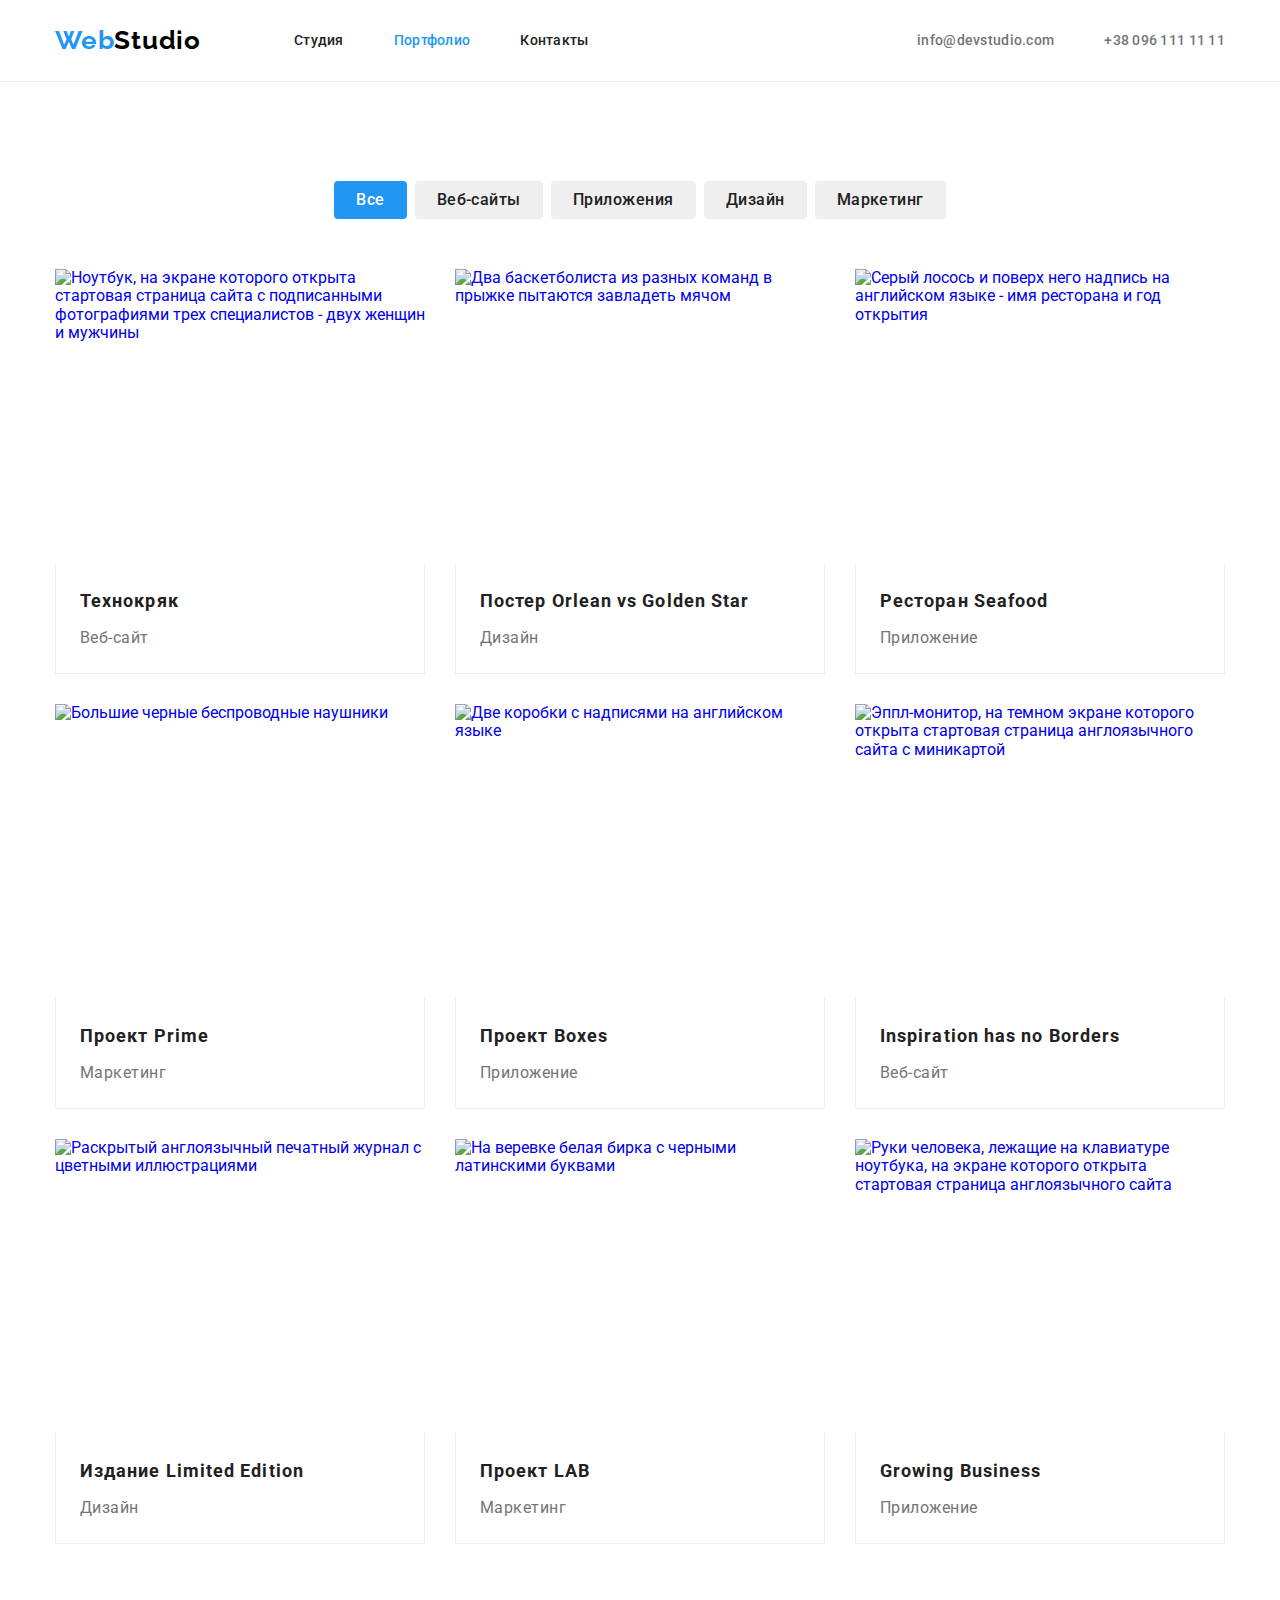
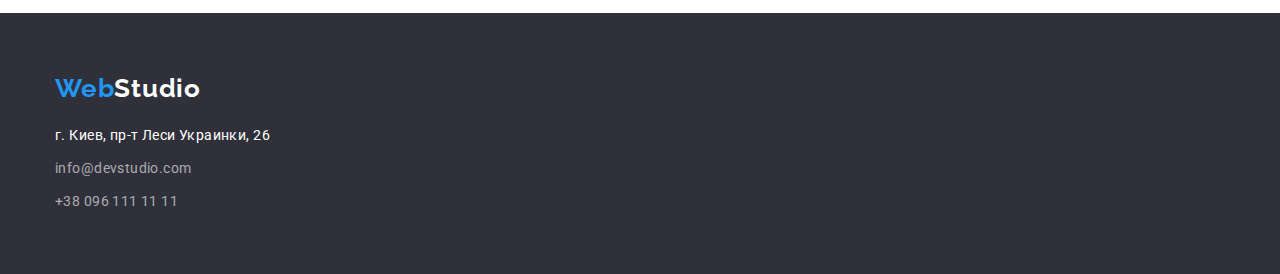
==== portfolio.html @ 2188bbd3 "added sprite" ====
<!DOCTYPE html>
<html lang="ru">
  <head>
    <meta charset="UTF-8" />
    <meta name="viewport" content="width=device-width, initial-scale=1.0" />
    <title>Портфолио</title>
    <link rel="preconnect" href="https://fonts.gstatic.com" />
    <link
      href="https://fonts.googleapis.com/css2?family=Raleway:wght@700&family=Roboto:wght@400;500;700;900&display=swap"
      rel="stylesheet"
    />
    <link
      rel="stylesheet"
      href="https://cdnjs.cloudflare.com/ajax/libs/modern-normalize/1.0.0/modern-normalize.min.css"
    />
    <link rel="stylesheet" href="./css/styles.css" />
  </head>

  <body>
    <header class="header header-pf">
      <div class="container">
        <nav class="navigation">
          <a class="logotype links" href="/" lang="en">
            <span class="accent-logo">Web</span>Studio
          </a>
          <ul class="navigation-list lists">
            <li class="navigation-list-item">
              <a class="navigation-list-link links" href="./index.html"
                >Студия</a
              >
            </li>
            <li class="navigation-list-item">
              <a class="navigation-list-link links current" href="#"
                >Портфолио</a
              >
            </li>
            <li class="navigation-list-item">
              <a class="navigation-list-link links" href="#">Контакты</a>
            </li>
          </ul>
        </nav>
        <ul class="contacts-list lists">
          <li class="contacts-list-item">
            <a
              class="contacts-mail-link-pf links"
              href="mailto:info@devstudio.com"
              >info@devstudio.com</a
            >
          </li>
          <li class="contacts-list-item">
            <a class="contacts-tel-link links" href="tel:+380961111111"
              >+38 096 111 11 11</a
            >
          </li>
        </ul>
      </div>
    </header>

    <main>
      <!-- Portfolio -->
      <section class="portfolio">
        <div class="container">
          <h1 class="title visually-hidden">Наши работы</h1>
          <ul class="filter-list lists">
            <li class="filter-list-item">
              <button class="filter-button current-btn" type="button">
                Все
              </button>
            </li>
            <li class="filter-list-item">
              <button class="filter-button" type="button">Веб-сайты</button>
            </li>
            <li class="filter-list-item">
              <button class="filter-button" type="button">Приложения</button>
            </li>
            <li class="filter-list-item">
              <button class="filter-button" type="button">Дизайн</button>
            </li>
            <li class="filter-list-item">
              <button class="filter-button" type="button">Маркетинг</button>
            </li>
          </ul>
          <ul class="portfolio-list lists">
            <li class="portfolio-list-item">
              <a class="portfolio-list-link links" href="#">
                <img
                  class="portfolio-list-img"
                  src="./img/portfolio/technocryak.jpg"
                  width="370"
                  height="294"
                  alt="Ноутбук, на экране которого открыта стартовая страница сайта с подписанными фотографиями трех специалистов - двух женщин и мужчины"
                />
                <div class="text">
                  <h2 class="portfolio-title">Технокряк</h2>
                  <p class="filter-section">Веб-сайт</p>
                </div>
              </a>
            </li>
            <li class="portfolio-list-item">
              <a class="portfolio-list-link links" href="#">
                <img
                  class="portfolio-list-img"
                  src="./img/portfolio/poster.jpg"
                  width="370"
                  height="294"
                  alt="Два баскетболиста из разных команд в прыжке пытаются завладеть мячом"
                />
                <div class="text">
                  <h2 class="portfolio-title">
                    Постер <span lang="en">Orlean vs Golden Star</span>
                  </h2>
                  <p class="filter-section">Дизайн</p>
                </div>
              </a>
            </li>
            <li class="portfolio-list-item">
              <a class="portfolio-list-link links" href="#">
                <img
                  class="portfolio-list-img"
                  src="./img/portfolio/seafood.jpg"
                  width="370"
                  height="294"
                  alt="Серый лосось и поверх него надпись на английском языке - имя ресторана и год открытия"
                />
                <div class="text">
                  <h2 class="portfolio-title">
                    Ресторан <span lang="en">Seafood</span>
                  </h2>
                  <p class="filter-section">Приложение</p>
                </div>
              </a>
            </li>
            <li class="portfolio-list-item">
              <a class="portfolio-list-link links" href="#">
                <img
                  class="portfolio-list-img"
                  src="./img/portfolio/prime.jpg"
                  width="370"
                  height="294"
                  alt="Большие черные беспроводные наушники"
                />
                <div class="text">
                  <h2 class="portfolio-title">
                    Проект <span lang="en">Prime</span>
                  </h2>
                  <p class="filter-section">Маркетинг</p>
                </div>
              </a>
            </li>
            <li class="portfolio-list-item">
              <a class="portfolio-list-link links" href="#">
                <img
                  class="portfolio-list-img"
                  src="./img/portfolio/boxes.jpg"
                  width="370"
                  height="294"
                  alt="Две коробки с надписями на английском языке"
                />
                <div class="text">
                  <h2 class="portfolio-title">
                    Проект <span lang="en">Boxes</span>
                  </h2>
                  <p class="filter-section">Приложение</p>
                </div>
              </a>
            </li>
            <li class="portfolio-list-item">
              <a class="portfolio-list-link links" href="#">
                <img
                  class="portfolio-list-img"
                  src="./img/portfolio/inspiration.jpg"
                  width="370"
                  height="294"
                  alt="Эппл-монитор, на темном экране которого открыта стартовая страница англоязычного сайта с миникартой"
                />
                <div class="text">
                  <h2 class="portfolio-title" lang="en">
                    Inspiration has no Borders
                  </h2>
                  <p class="filter-section">Веб-сайт</p>
                </div>
              </a>
            </li>
            <li class="portfolio-list-item">
              <a class="portfolio-list-link links" href="#">
                <img
                  class="portfolio-list-img"
                  src="./img/portfolio/lim_edition.jpg"
                  width="370"
                  height="294"
                  alt="Раскрытый англоязычный печатный журнал с цветными иллюстрациями"
                />
                <div class="text">
                  <h2 class="portfolio-title">
                    Издание <span lang="en">Limited Edition</span>
                  </h2>
                  <p class="filter-section">Дизайн</p>
                </div>
              </a>
            </li>
            <li class="portfolio-list-item">
              <a class="portfolio-list-link links" href="#">
                <img
                  class="portfolio-list-img"
                  src="./img/portfolio/lab.jpg"
                  width="370"
                  height="294"
                  alt="На веревке белая бирка с черными латинскими буквами"
                />
                <div class="text">
                  <h2 class="portfolio-title">
                    Проект <span lang="en">LAB</span>
                  </h2>
                  <p class="filter-section">Маркетинг</p>
                </div>
              </a>
            </li>
            <li class="portfolio-list-item">
              <a class="portfolio-list-link links" href="#">
                <img
                  class="portfolio-list-img"
                  src="./img/portfolio/gr_business.jpg"
                  width="370"
                  height="294"
                  alt="Руки человека, лежащие на клавиатуре ноутбука, на экране которого открыта стартовая страница англоязычного сайта"
                />
                <div class="text">
                  <h2 class="portfolio-title" lang="en">Growing Business</h2>
                  <p class="filter-section">Приложение</p>
                </div>
              </a>
            </li>
          </ul>
        </div>
      </section>
    </main>
    <footer class="footer">
      <div class="container">
        <a class="logotype links logo-dark" href="/" lang="en">
          <span class="accent-logo">Web</span>Studio
        </a>
        <address class="address">
          <ul class="contact-information-list lists">
            <li class="contact-information-list-item">
              <a
                class="contact-information-list-link links contact-address"
                href="https://goo.gl/maps/4wax39KtcL6fPzoCA"
                target="_blank"
                >г. Киев, пр-т Леси Украинки, 26</a
              >
            </li>
            <li class="contact-information-list-item">
              <a
                class="contact-information-list-link links contact-information"
                href="mailto:info@devstudio.com"
                >info@devstudio.com</a
              >
            </li>
            <li class="contact-information-list-item">
              <a
                class="contact-information-list-link links contact-information"
                href="tel:+380961111111"
                >+38 096 111 11 11</a
              >
            </li>
          </ul>
        </address>
      </div>
    </footer>
  </body>
</html>
---- css/styles.css ----
:root {
  --color-text-title: #212121;
  --color-text: #757575;
  --accent-color: #2196f3;
  --extra-color: #ffffff;
  --text-font: "Roboto", sans-serif;
  --logo-font: "Raleway", sans-serif;
}

body {
  font-family: var(--text-font);
  color: var(--color-text);
  max-width: 1600px;
}

h1,
h2,
h3,
h4,
h5,
h6,
p {
  margin: 0;
}

ul,
ol {
  margin: 0;
  padding: 0;
}

img {
  display: block;
  max-width: 100%;
  height: auto;
}

/* ==========HELPER CLASSES========== */
.links {
  text-decoration: none;
}

.lists {
  list-style: none;
}

.address {
  font-style: normal;
}

.container {
  width: 1200px;
  padding-left: 15px;
  padding-right: 15px;
  margin: 0 auto;
}

.padding-sections {
  padding-top: 94px;
  padding-bottom: 94px;
}

.visually-hidden:not(:focus):not(:active),
input[type="checkbox"].visually-hidden,
input[type="radio"].visually-hidden {
  position: absolute;
  width: 1px;
  height: 1px;
  margin: -1px;
  border: 0;
  padding: 0;
  white-space: nowrap;
  clip-path: inset(100%);
  clip: rect(0 0 0 0);
  overflow: hidden;
}
/* ==========END HELPER CLASSES========== */

/* ==========COMPONENTS========== */
.title {
  font-weight: 700;
  font-size: 36px;
  line-height: 1.167;
  text-align: center;
  letter-spacing: 0.03em;
  color: var(--color-text-title);
  margin-bottom: 50px;
}

.description {
  font-weight: 400;
  font-size: 14px;
  line-height: 1.714;
  letter-spacing: 0.03em;
  color: var(--color-text);
}
/* ==========END COMPONENTS========== */

/*==============HEADER================*/
.header .container {
  display: flex;
  align-items: center;
}

.navigation {
  display: flex;
  align-items: center;
}

.navigation-list {
  display: flex;
  align-items: center;
}

.header {
  padding-top: 25px;
  padding-bottom: 25px;
}

.logotype {
  font-family: var(--logo-font);
  font-weight: 700;
  font-size: 26px;
  line-height: 1.192;
  letter-spacing: 0.03em;
  color: #000000;
  margin-right: 93px;
}

.logotype .accent-logo {
  color: var(--accent-color);
}

.navigation-list-item {
  font-weight: 500;
  font-size: 14px;
  line-height: 1.143;
  letter-spacing: 0.02em;
  color: var(--color-text-title);
}

.navigation-list-item:not(:last-child) {
  margin-right: 50px;
}

.navigation-list-link {
  color: var(--color-text-title);
  padding: 20px 0;
}

.current,
.contacts-mail-link-current,
.navigation-list-link:hover,
.navigation-list-link:focus,
.contacts-mail-link:hover,
.contacts-mail-link:focus,
.contacts-mail-link-pf:hover,
.contacts-mail-link-pf:focus,
.contacts-tel-link:hover,
.contacts-tel-link:focus {
  color: var(--accent-color);
}

.contacts-list {
  font-weight: 500;
  font-size: 14px;
  line-height: 1.143;
  letter-spacing: 0.02em;
  display: flex;
  align-items: center;
  margin-left: auto;
}

.contacts-list-item:not(:last-child) {
  margin-right: 50px;
}

.contacts-tel-link,
.contacts-mail-link-pf {
  color: inherit;
}

.contacts-mail-link-pf {
  text-decoration: inherit;
}
/*==============END HEADER================*/

/*==============HERO================*/
.hero {
  background: #2f303a;
  text-align: center;
}

.hero .container {
  padding-top: 200px;
  padding-bottom: 200px;
}

.hero-title {
  font-weight: 900;
  font-size: 44px;
  line-height: 1.364;
  letter-spacing: 0.06em;
  text-transform: uppercase;
  color: var(--extra-color);
  margin-bottom: 30px;
}

.button {
  font-family: inherit;
  font-weight: 700;
  font-size: 16px;
  line-height: 1.875;
  letter-spacing: 0.06em;
  color: var(--extra-color);
  background: var(--accent-color);
  min-width: 200px;
  padding: 10px 30px;
  box-shadow: 0px 4px 4px rgba(0, 0, 0, 0.15);
  border-radius: 4px;
  border: none;
  cursor: pointer;
}
/*==============END HERO================*/

/*==============FEATURES================*/
.features-list {
  display: flex;
  align-items: center;
}

.features-list-item:not(:last-child) {
  max-width: 270px;
  margin-right: 30px;
}

.subtitle {
  font-weight: 700;
  font-size: 14px;
  line-height: 1.143;
  letter-spacing: 0.03em;
  text-transform: uppercase;
  color: var(--color-text-title);
  margin-bottom: 10px;
}
/*============== END FEATURES================*/

/*==============WHAT WE DO================*/
.process {
  padding-bottom: 94px;
}

.process-list {
  display: flex;
  align-items: center;
}

.process-list-item:not(:last-child) {
  margin-right: 30px;
}
/*==============END WHAT WE DO================*/

/*==============TEAM================*/
.team {
  background-color: #f5f4fa;
}

.team-list {
  display: flex;
  align-items: center;
}

.team-list-item {
  width: 270px;
  height: 368px;
  background: var(--extra-color);
  box-shadow: 0px 1px 3px rgba(0, 0, 0, 0.12), 0px 1px 1px rgba(0, 0, 0, 0.14),
    0px 2px 1px rgba(0, 0, 0, 0.2);
  border-radius: 0px 0px 4px 4px;
}

.team-list-item:not(:last-child) {
  margin-right: 30px;
}

.team-list-img {
  margin-bottom: 30px;
}

.team-list-name {
  font-weight: 500;
  font-size: 16px;
  line-height: 1.188;
  text-align: center;
  letter-spacing: 0.03em;
  color: var(--color-text-title);
  margin-bottom: 10px;
}

.team-list-position {
  font-weight: 400;
  font-size: 16px;
  line-height: 1.188;
  text-align: center;
  letter-spacing: 0.03em;
  color: var(--color-text);
}
/*==============END TEAM================*/

/*==============PORTFOLIO================*/
.header-pf {
  border-bottom: 1px solid #ececec;
}

.portfolio {
  padding-top: 99px;
  padding-bottom: 69px;
}

.filter-list {
  display: flex;
  justify-content: center;
  margin-bottom: 50px;
}

.filter-list-item:not(:last-child) {
  margin-right: 8px;
}

.filter-button {
  font-weight: 500;
  font-size: 16px;
  line-height: 1.625;
  text-align: center;
  letter-spacing: 0.03em;
  color: var(--color-text-title);
  border-radius: 4px;
  border: none;
  padding: 6px 22px;
  cursor: pointer;
}

.current-btn,
.filter-button:hover,
.filter-button:focus {
  color: var(--extra-color);
  background-color: var(--accent-color);
}

.portfolio-list {
  display: flex;
  align-items: center;
  flex-wrap: wrap;
  margin: -15px;
}

.portfolio-list-item {
  width: 370px;
  background: var(--extra-color);

  box-sizing: border-box;
  margin: 15px;
}

.text {
  padding: 20px 24px;
  border-left: 1px solid #eeeeee;
  border-bottom: 1px solid #eeeeee;
  border-right: 1px solid #eeeeee;
}

.portfolio-title {
  font-weight: 700;
  font-size: 18px;
  line-height: 2;
  letter-spacing: 0.06em;
  color: var(--color-text-title);
  margin-bottom: 4px;
}

.filter-section {
  font-weight: 400;
  font-size: 16px;
  line-height: 1.875;
  letter-spacing: 0.03em;
  color: var(--color-text);
}
/*==============END PORTFOLIO================*/

/*==============FOOTER================*/
.footer {
  background: #2f303a;
  padding-top: 60px;
  padding-bottom: 60px;
}

.logo-dark {
  color: var(--extra-color);
}

.footer .logotype {
  display: block;
  margin-right: 0;
  margin-bottom: 20px;
}

.contact-information-list-item:not(:last-child) {
  margin-bottom: 9px;
}

.contact-information-list-link {
  font-weight: 400;
  font-size: 14px;
  line-height: 1.714;
  letter-spacing: 0.03em;
}

.contact-address {
  color: var(--extra-color);
}

.contact-information {
  color: rgba(255, 255, 255, 0.6);
}
/*==============END FOOTER================*/
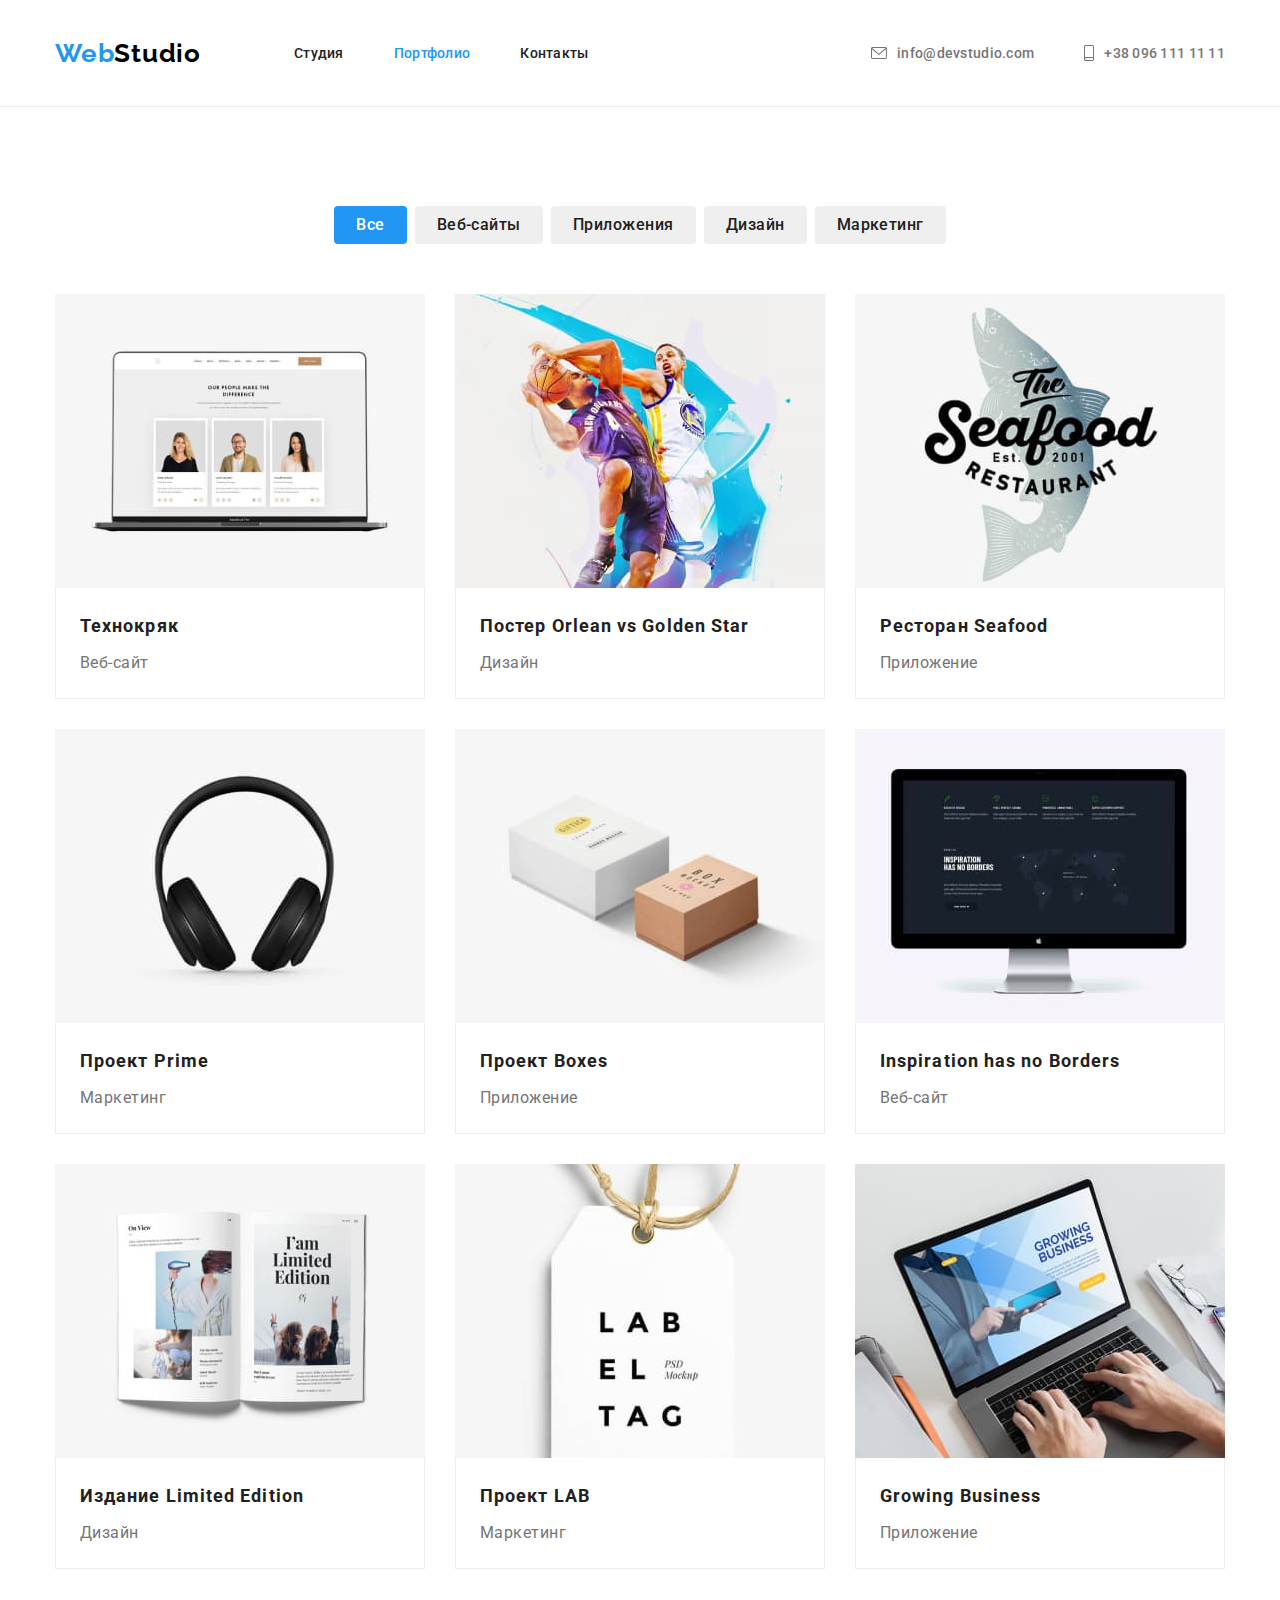
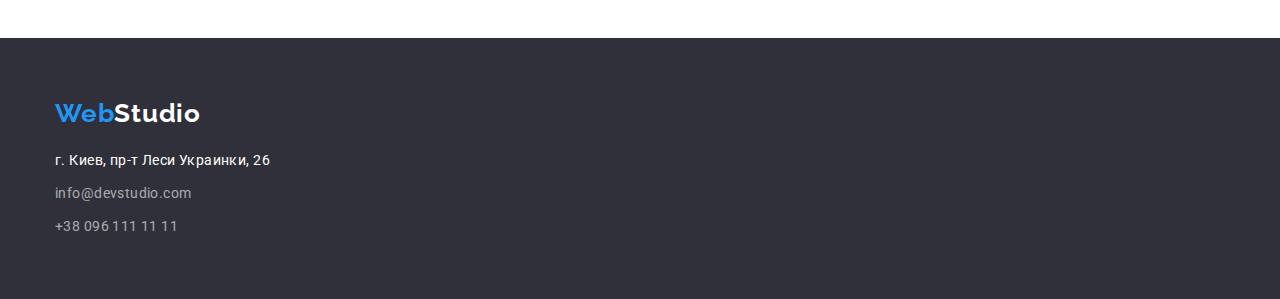
==== commit bce49ccf: "added social links" ====
--- a/portfolio.html
+++ b/portfolio.html
@@ -44,12 +44,19 @@
             <a
               class="contacts-mail-link-pf links"
               href="mailto:info@devstudio.com"
-              >info@devstudio.com</a
+            >
+              <svg class="mail">
+                <use href="./images/sprite.svg#envelope"></use>
+              </svg>
+              info@devstudio.com</a
             >
           </li>
           <li class="contacts-list-item">
-            <a class="contacts-tel-link links" href="tel:+380961111111"
-              >+38 096 111 11 11</a
+            <a class="contacts-tel-link links" href="tel:+380961111111">
+              <svg class="phone">
+                <use href="./images/sprite.svg#phone"></use>
+              </svg>
+              +38 096 111 11 11</a
             >
           </li>
         </ul>
@@ -85,7 +92,7 @@
               <a class="portfolio-list-link links" href="#">
                 <img
                   class="portfolio-list-img"
-                  src="./img/portfolio/technocryak.jpg"
+                  src="./images/portfolio/technocryak.jpg"
                   width="370"
                   height="294"
                   alt="Ноутбук, на экране которого открыта стартовая страница сайта с подписанными фотографиями трех специалистов - двух женщин и мужчины"
@@ -100,7 +107,7 @@
               <a class="portfolio-list-link links" href="#">
                 <img
                   class="portfolio-list-img"
-                  src="./img/portfolio/poster.jpg"
+                  src="./images/portfolio/poster.jpg"
                   width="370"
                   height="294"
                   alt="Два баскетболиста из разных команд в прыжке пытаются завладеть мячом"
@@ -117,7 +124,7 @@
               <a class="portfolio-list-link links" href="#">
                 <img
                   class="portfolio-list-img"
-                  src="./img/portfolio/seafood.jpg"
+                  src="./images/portfolio/seafood.jpg"
                   width="370"
                   height="294"
                   alt="Серый лосось и поверх него надпись на английском языке - имя ресторана и год открытия"
@@ -134,7 +141,7 @@
               <a class="portfolio-list-link links" href="#">
                 <img
                   class="portfolio-list-img"
-                  src="./img/portfolio/prime.jpg"
+                  src="./images/portfolio/prime.jpg"
                   width="370"
                   height="294"
                   alt="Большие черные беспроводные наушники"
@@ -151,7 +158,7 @@
               <a class="portfolio-list-link links" href="#">
                 <img
                   class="portfolio-list-img"
-                  src="./img/portfolio/boxes.jpg"
+                  src="./images/portfolio/boxes.jpg"
                   width="370"
                   height="294"
                   alt="Две коробки с надписями на английском языке"
@@ -168,7 +175,7 @@
               <a class="portfolio-list-link links" href="#">
                 <img
                   class="portfolio-list-img"
-                  src="./img/portfolio/inspiration.jpg"
+                  src="./images/portfolio/inspiration.jpg"
                   width="370"
                   height="294"
                   alt="Эппл-монитор, на темном экране которого открыта стартовая страница англоязычного сайта с миникартой"
@@ -185,7 +192,7 @@
               <a class="portfolio-list-link links" href="#">
                 <img
                   class="portfolio-list-img"
-                  src="./img/portfolio/lim_edition.jpg"
+                  src="./images/portfolio/lim_edition.jpg"
                   width="370"
                   height="294"
                   alt="Раскрытый англоязычный печатный журнал с цветными иллюстрациями"
@@ -202,7 +209,7 @@
               <a class="portfolio-list-link links" href="#">
                 <img
                   class="portfolio-list-img"
-                  src="./img/portfolio/lab.jpg"
+                  src="./images/portfolio/lab.jpg"
                   width="370"
                   height="294"
                   alt="На веревке белая бирка с черными латинскими буквами"
@@ -219,7 +226,7 @@
               <a class="portfolio-list-link links" href="#">
                 <img
                   class="portfolio-list-img"
-                  src="./img/portfolio/gr_business.jpg"
+                  src="./images/portfolio/gr_business.jpg"
                   width="370"
                   height="294"
                   alt="Руки человека, лежащие на клавиатуре ноутбука, на экране которого открыта стартовая страница англоязычного сайта"
--- a/css/styles.css
+++ b/css/styles.css
@@ -161,6 +161,36 @@
   color: var(--accent-color);
 }
 
+.contacts-list-item {
+  display: flex;
+  align-items: baseline;
+  padding: 20px 0;
+}
+
+.contacts-mail-link,
+.contacts-tel-link,
+.contacts-mail-link-pf {
+  display: flex;
+  align-items: center;
+  justify-content: center;
+}
+
+.mail {
+  width: 16px;
+  height: 12px;
+}
+
+.phone {
+  width: 10px;
+  height: 16px;
+}
+
+.mail,
+.phone {
+  fill: currentColor;
+  margin-right: 10px;
+}
+
 .contacts-list {
   font-weight: 500;
   font-size: 14px;
@@ -188,6 +218,11 @@
 /*==============HERO================*/
 .hero {
   background: #2f303a;
+  background-image: linear-gradient(
+      rgba(47, 48, 58, 0.4),
+      rgba(47, 48, 58, 0.4)
+    ),
+    url("../images/hero/hero_img.jpg");
   text-align: center;
 }
 
@@ -234,6 +269,20 @@
   margin-right: 30px;
 }
 
+.features-icon {
+  display: flex;
+  justify-content: center;
+  background: #f5f4fa;
+  border-radius: 4px;
+  padding: 25px 100px;
+  margin-bottom: 30px;
+}
+
+.features-icon-item {
+  width: 70px;
+  height: 70px;
+}
+
 .subtitle {
   font-weight: 700;
   font-size: 14px;
@@ -272,7 +321,7 @@
 
 .team-list-item {
   width: 270px;
-  height: 368px;
+  /* height: 368px; */
   background: var(--extra-color);
   box-shadow: 0px 1px 3px rgba(0, 0, 0, 0.12), 0px 1px 1px rgba(0, 0, 0, 0.14),
     0px 2px 1px rgba(0, 0, 0, 0.2);
@@ -305,6 +354,38 @@
   letter-spacing: 0.03em;
   color: var(--color-text);
 }
+
+.social-links {
+  display: flex;
+  justify-content: space-between;
+  padding: 16px 32px 30px;
+}
+
+.social-links-link {
+  display: flex;
+  justify-content: center;
+  align-items: center;
+  width: 44px;
+  height: 44px;
+  background-color: var(--extra-color);
+  border-radius: 50%;
+}
+
+.social-links-link:hover,
+.social-list-link:focus {
+  background-color: var(--accent-color);
+}
+
+.social-links-link:hover .social-links-icon,
+.social-links-link:focus .social-links-icon {
+  fill: var(--extra-color);
+}
+
+.social-links-icon {
+  width: 20px;
+  height: 20px;
+  fill: #afb1b8;
+}
 /*==============END TEAM================*/
 
 /*==============PORTFOLIO================*/
@@ -422,4 +503,4 @@
 .contact-information {
   color: rgba(255, 255, 255, 0.6);
 }
-/*==============END FOOTER================*/+/*==============END FOOTER================*/
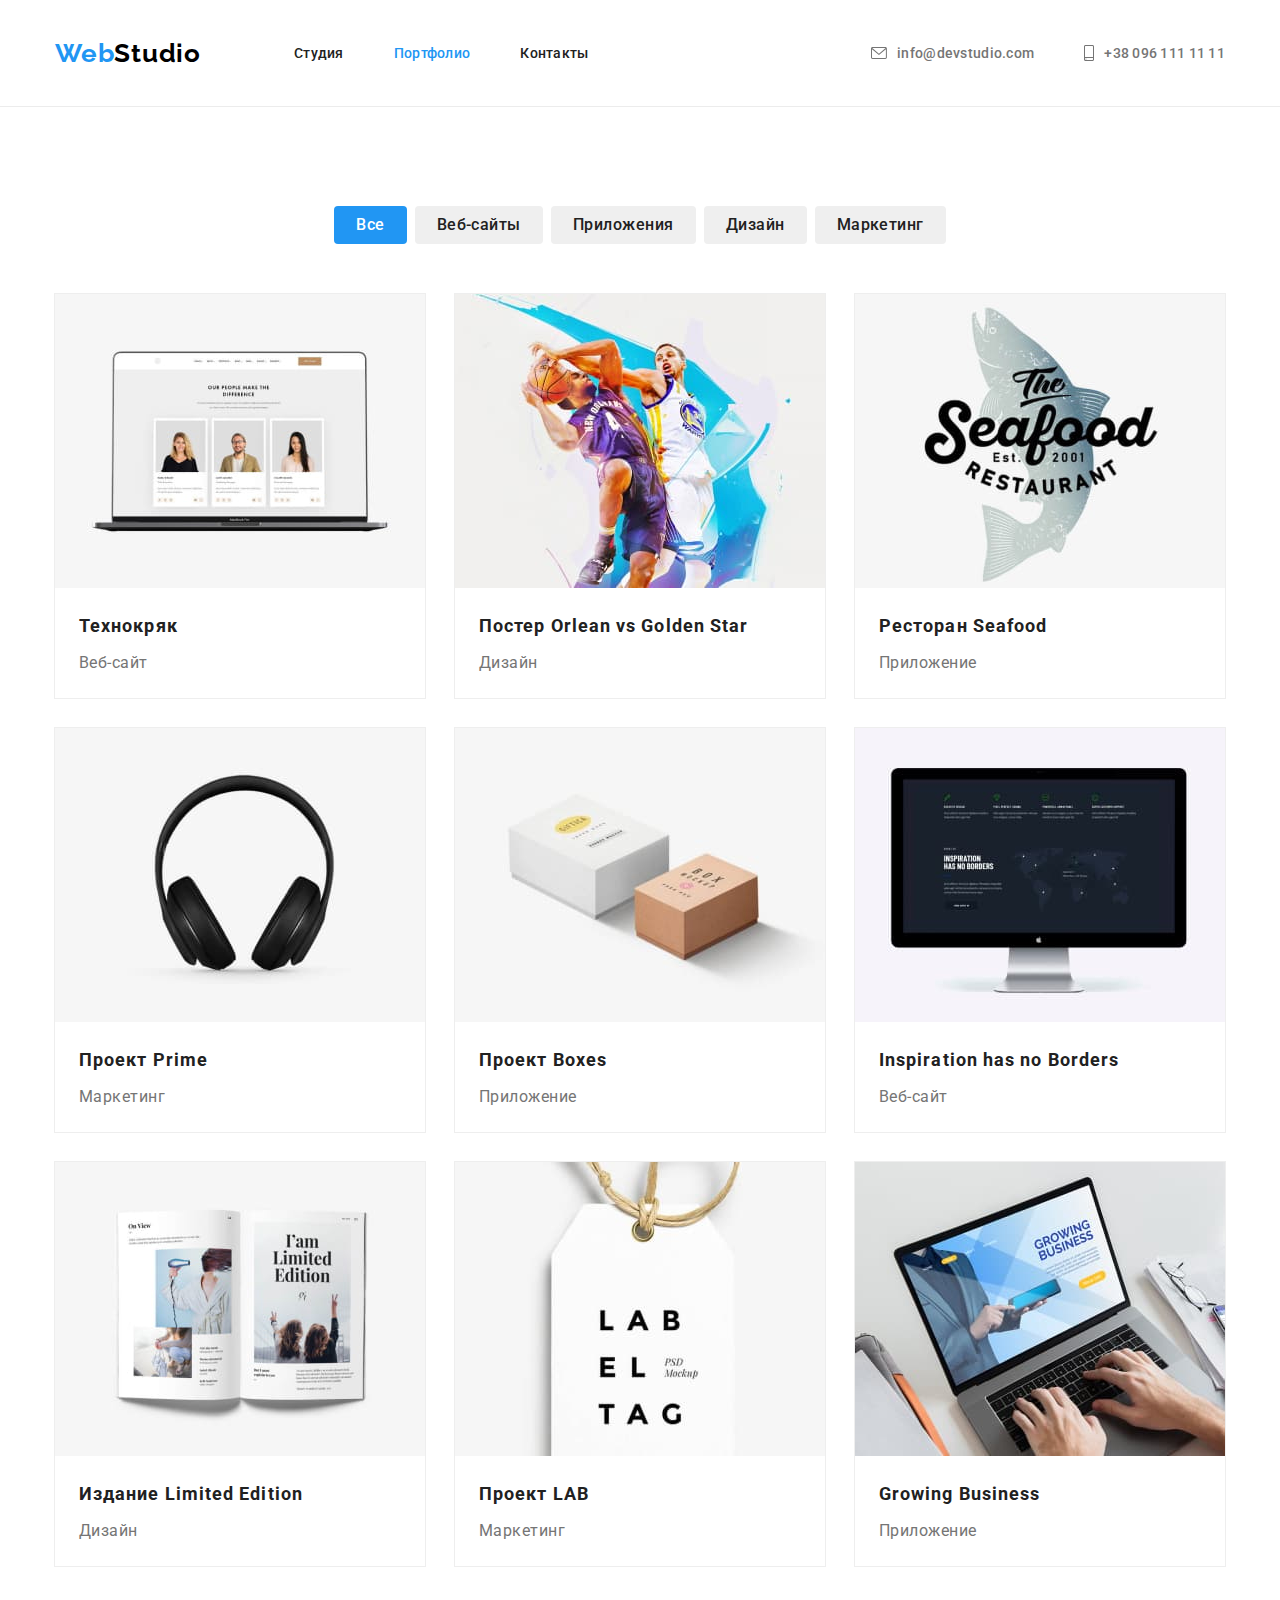
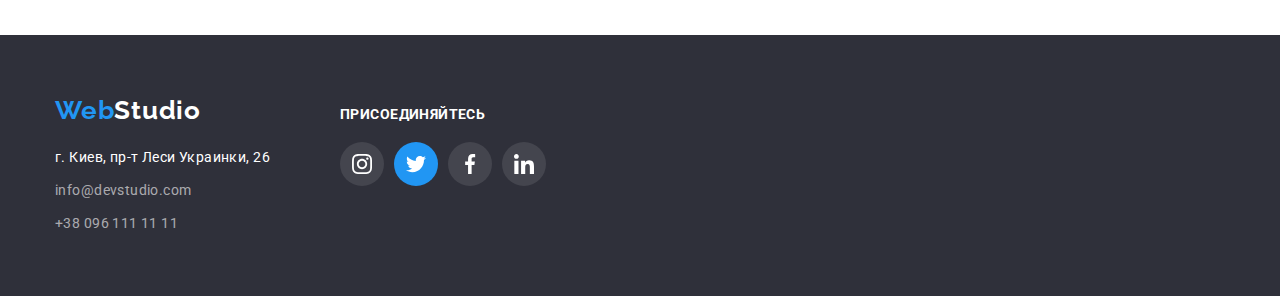
==== commit a8dc9d1f: "corrected portfolio" ====
--- a/portfolio.html
+++ b/portfolio.html
@@ -45,7 +45,7 @@
               class="contacts-mail-link-pf links"
               href="mailto:info@devstudio.com"
             >
-              <svg class="mail">
+              <svg class="contacts-icon" width="16" height="12">
                 <use href="./images/sprite.svg#envelope"></use>
               </svg>
               info@devstudio.com</a
@@ -53,7 +53,7 @@
           </li>
           <li class="contacts-list-item">
             <a class="contacts-tel-link links" href="tel:+380961111111">
-              <svg class="phone">
+              <svg class="contacts-icon" width="10" height="16">
                 <use href="./images/sprite.svg#phone"></use>
               </svg>
               +38 096 111 11 11</a
@@ -243,35 +243,74 @@
     </main>
     <footer class="footer">
       <div class="container">
-        <a class="logotype links logo-dark" href="/" lang="en">
-          <span class="accent-logo">Web</span>Studio
-        </a>
-        <address class="address">
-          <ul class="contact-information-list lists">
-            <li class="contact-information-list-item">
+        <div class="contacts">
+          <a class="logotype links logo-dark" href="/" lang="en">
+            <span class="accent-logo">Web</span>Studio
+          </a>
+          <address class="address">
+            <ul class="contact-information-list lists">
+              <li class="contact-information-list-item">
+                <a
+                  class="contact-information-list-link links contact-address"
+                  href="https://goo.gl/maps/4wax39KtcL6fPzoCA"
+                  target="_blank"
+                  >г. Киев, пр-т Леси Украинки, 26</a
+                >
+              </li>
+              <li class="contact-information-list-item">
+                <a
+                  class="contact-information-list-link links contact-information"
+                  href="mailto:info@devstudio.com"
+                  >info@devstudio.com</a
+                >
+              </li>
+              <li class="contact-information-list-item">
+                <a
+                  class="contact-information-list-link links contact-information"
+                  href="tel:+380961111111"
+                  >+38 096 111 11 11</a
+                >
+              </li>
+            </ul>
+          </address>
+        </div>
+        <div class="social-items">
+          <p class="call">присоединяйтесь</p>
+          <ul class="social-footer lists">
+            <li class="social-links-item">
+              <a class="social-links-link" href="/" aria-label="Инстаграмм">
+                <svg class="social-links-icon" width="20" height="20">
+                  <use href="./images/sprite.svg#instagram"></use>
+                </svg>
+              </a>
+            </li>
+            <li class="social-links-item">
               <a
-                class="contact-information-list-link links contact-address"
-                href="https://goo.gl/maps/4wax39KtcL6fPzoCA"
-                target="_blank"
-                >г. Киев, пр-т Леси Украинки, 26</a
+                class="social-links-link current-link"
+                href="/"
+                aria-label="Твиттер"
               >
-            </li>
-            <li class="contact-information-list-item">
-              <a
-                class="contact-information-list-link links contact-information"
-                href="mailto:info@devstudio.com"
-                >info@devstudio.com</a
-              >
-            </li>
-            <li class="contact-information-list-item">
-              <a
-                class="contact-information-list-link links contact-information"
-                href="tel:+380961111111"
-                >+38 096 111 11 11</a
-              >
+                <svg class="social-links-icon" width="20" height="20">
+                  <use href="./images/sprite.svg#twitter"></use>
+                </svg>
+              </a>
+            </li>
+            <li class="social-links-item">
+              <a class="social-links-link" href="/" aria-label="Фейсбук">
+                <svg class="social-links-icon" width="20" height="20">
+                  <use href="./images/sprite.svg#facebook"></use>
+                </svg>
+              </a>
+            </li>
+            <li class="social-links-item">
+              <a class="social-links-link" href="/" aria-label="Линкедин">
+                <svg class="social-links-icon" width="20" height="20">
+                  <use href="./images/sprite.svg#linkedin"></use>
+                </svg>
+              </a>
             </li>
           </ul>
-        </address>
+        </div>
       </div>
     </footer>
   </body>
--- a/css/styles.css
+++ b/css/styles.css
@@ -3,6 +3,8 @@
   --color-text: #757575;
   --accent-color: #2196f3;
   --extra-color: #ffffff;
+  --color-client: #afb1b8;
+
   --text-font: "Roboto", sans-serif;
   --logo-font: "Raleway", sans-serif;
 }
@@ -50,8 +52,7 @@
 
 .container {
   width: 1200px;
-  padding-left: 15px;
-  padding-right: 15px;
+  padding: 0 15px;
   margin: 0 auto;
 }
 
@@ -175,18 +176,7 @@
   justify-content: center;
 }
 
-.mail {
-  width: 16px;
-  height: 12px;
-}
-
-.phone {
-  width: 10px;
-  height: 16px;
-}
-
-.mail,
-.phone {
+.contacts-icon {
   fill: currentColor;
   margin-right: 10px;
 }
@@ -321,7 +311,6 @@
 
 .team-list-item {
   width: 270px;
-  /* height: 368px; */
   background: var(--extra-color);
   box-shadow: 0px 1px 3px rgba(0, 0, 0, 0.12), 0px 1px 1px rgba(0, 0, 0, 0.14),
     0px 2px 1px rgba(0, 0, 0, 0.2);
@@ -371,22 +360,60 @@
   border-radius: 50%;
 }
 
+.current-link,
 .social-links-link:hover,
 .social-list-link:focus {
   background-color: var(--accent-color);
 }
 
+.current-link .social-links-icon,
 .social-links-link:hover .social-links-icon,
 .social-links-link:focus .social-links-icon {
   fill: var(--extra-color);
 }
 
 .social-links-icon {
-  width: 20px;
-  height: 20px;
   fill: #afb1b8;
 }
 /*==============END TEAM================*/
+
+/*==============CLIENTS================*/
+.clients-list {
+  display: flex;
+  justify-content: center;
+}
+
+.client-link {
+  display: flex;
+  justify-content: center;
+  align-items: center;
+  width: 170px;
+  height: 90px;
+  border: 1px solid var(--color-client);
+  box-sizing: border-box;
+  border-radius: 4px;
+}
+
+.current-logo,
+.client-link:hover,
+.client-link:focus {
+  border: 1px solid var(--accent-color);
+}
+
+.current-logo .client-logo,
+.client-link:hover .client-logo,
+.client-link:focus .client-logo {
+  fill: var(--accent-color);
+}
+
+.client-logo {
+  fill: var(--color-client);
+}
+
+.clients-list-item:not(:last-child) {
+  margin-right: 30px;
+}
+/*==============END CLIENTS================*/
 
 /*==============PORTFOLIO================*/
 .header-pf {
@@ -438,16 +465,13 @@
 .portfolio-list-item {
   width: 370px;
   background: var(--extra-color);
-
   box-sizing: border-box;
   margin: 15px;
+  outline: 1px solid #eeeeee;
 }
 
 .text {
   padding: 20px 24px;
-  border-left: 1px solid #eeeeee;
-  border-bottom: 1px solid #eeeeee;
-  border-right: 1px solid #eeeeee;
 }
 
 .portfolio-title {
@@ -466,6 +490,19 @@
   letter-spacing: 0.03em;
   color: var(--color-text);
 }
+
+.portfolio-list-link {
+  display: inline-block;
+}
+
+.portfolio-list-link:hover,
+.portfolio-list-link:focus {
+  background: var(--extra-color);
+  border: 1px solid #eeeeee;
+  box-sizing: border-box;
+  box-shadow: 0px 1px 1px rgba(0, 0, 0, 0.12), 0px 4px 4px rgba(0, 0, 0, 0.06),
+    1px 4px 6px rgba(0, 0, 0, 0.16);
+}
 /*==============END PORTFOLIO================*/
 
 /*==============FOOTER================*/
@@ -475,6 +512,11 @@
   padding-bottom: 60px;
 }
 
+.footer .container {
+  display: flex;
+  align-items: baseline;
+}
+
 .logo-dark {
   color: var(--extra-color);
 }
@@ -503,4 +545,53 @@
 .contact-information {
   color: rgba(255, 255, 255, 0.6);
 }
+
+.contacts {
+  margin-right: 70px;
+}
+
+.call {
+  font-weight: 700;
+  font-size: 14px;
+  line-height: 1.143;
+  letter-spacing: 0.03em;
+  text-transform: uppercase;
+  color: var(--extra-color);
+  margin-bottom: 20px;
+}
+
+.social-footer {
+  display: flex;
+  justify-content: center;
+}
+
+.footer .social-links-link {
+  display: flex;
+  justify-content: center;
+  align-items: center;
+  width: 44px;
+  height: 44px;
+  background-color: rgba(255, 255, 255, 0.1);
+  border-radius: 50%;
+}
+
+.footer .current-link,
+.footer .social-links-link:hover,
+.footer .social-list-link:focus {
+  background-color: var(--accent-color);
+}
+
+.footer .current-link .social-links-icon,
+.footer .social-links-link:hover .social-links-icon,
+.footer .social-links-link:focus .social-links-icon {
+  fill: var(--extra-color);
+}
+
+.footer .social-links-icon {
+  fill: var(--extra-color);
+}
+
+.footer .social-links-item:not(:last-child) {
+  margin-right: 10px;
+}
 /*==============END FOOTER================*/
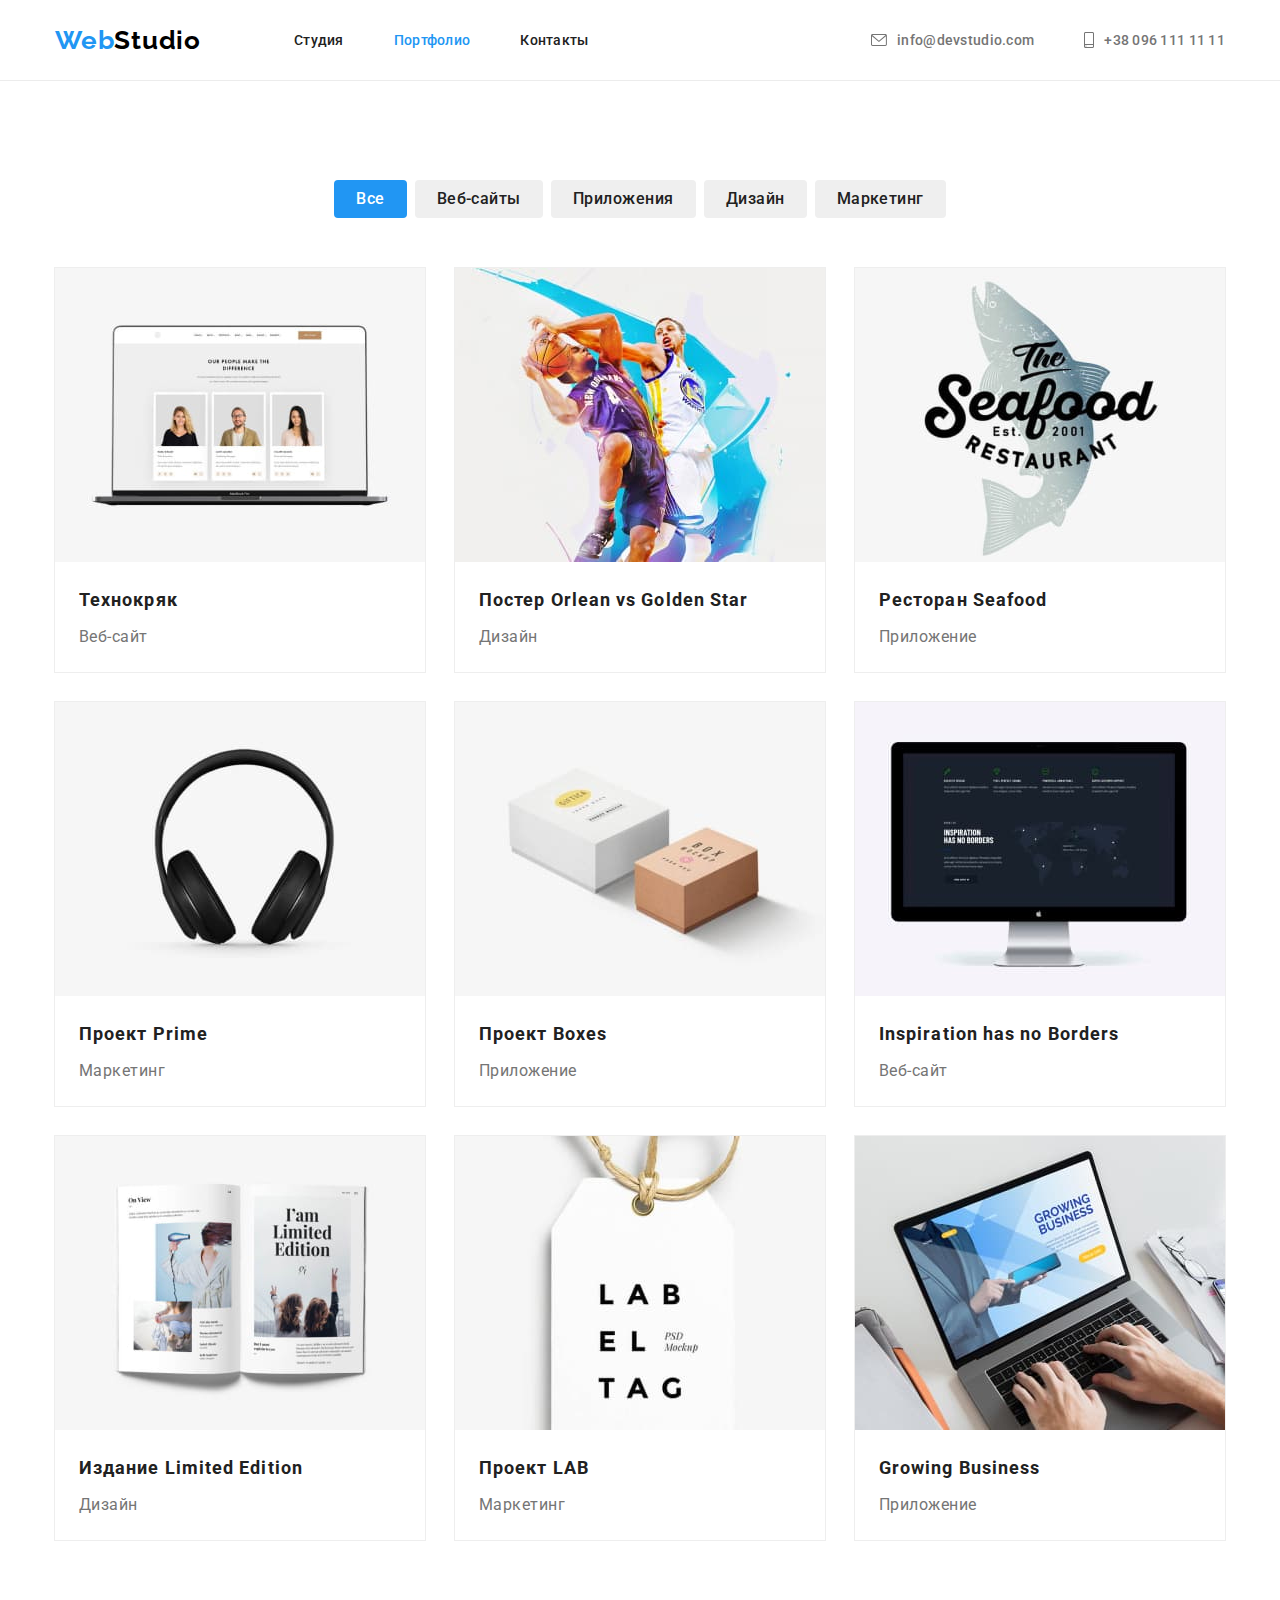
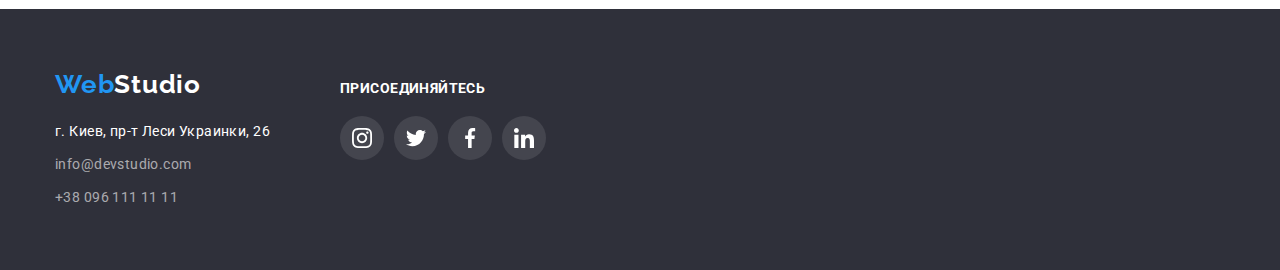
==== commit ecda1467: "fixed focus" ====
--- a/portfolio.html
+++ b/portfolio.html
@@ -285,11 +285,7 @@
               </a>
             </li>
             <li class="social-links-item">
-              <a
-                class="social-links-link current-link"
-                href="/"
-                aria-label="Твиттер"
-              >
+              <a class="social-links-link" href="/" aria-label="Твиттер">
                 <svg class="social-links-icon" width="20" height="20">
                   <use href="./images/sprite.svg#twitter"></use>
                 </svg>
--- a/css/styles.css
+++ b/css/styles.css
@@ -113,11 +113,6 @@
   align-items: center;
 }
 
-.header {
-  padding-top: 25px;
-  padding-bottom: 25px;
-}
-
 .logotype {
   font-family: var(--logo-font);
   font-weight: 700;
@@ -146,7 +141,7 @@
 
 .navigation-list-link {
   color: var(--color-text-title);
-  padding: 20px 0;
+  padding: 32px 0;
 }
 
 .current,
@@ -165,7 +160,7 @@
 .contacts-list-item {
   display: flex;
   align-items: baseline;
-  padding: 20px 0;
+  padding: 32px 0;
 }
 
 .contacts-mail-link,
@@ -195,6 +190,7 @@
   margin-right: 50px;
 }
 
+.contacts-mail-link,
 .contacts-tel-link,
 .contacts-mail-link-pf {
   color: inherit;
@@ -350,19 +346,24 @@
   padding: 16px 32px 30px;
 }
 
-.social-links-link {
-  display: flex;
-  justify-content: center;
-  align-items: center;
+.social-links-item {
   width: 44px;
   height: 44px;
+}
+
+.social-links-link {
+  display: flex;
+  justify-content: center;
+  align-items: center;
+  width: 100%;
+  height: 100%;
   background-color: var(--extra-color);
   border-radius: 50%;
 }
 
 .current-link,
-.social-links-link:hover,
-.social-list-link:focus {
+.social-links-link:focus,
+.social-links-link:hover {
   background-color: var(--accent-color);
 }
 
@@ -565,19 +566,24 @@
   justify-content: center;
 }
 
-.footer .social-links-link {
-  display: flex;
-  justify-content: center;
-  align-items: center;
+.footer .social-links-item {
   width: 44px;
   height: 44px;
+}
+
+.footer .social-links-link {
+  display: flex;
+  justify-content: center;
+  align-items: center;
+  width: 100%;
+  height: 100%;
   background-color: rgba(255, 255, 255, 0.1);
   border-radius: 50%;
 }
 
 .footer .current-link,
 .footer .social-links-link:hover,
-.footer .social-list-link:focus {
+.footer .social-links-link:focus {
   background-color: var(--accent-color);
 }
 
